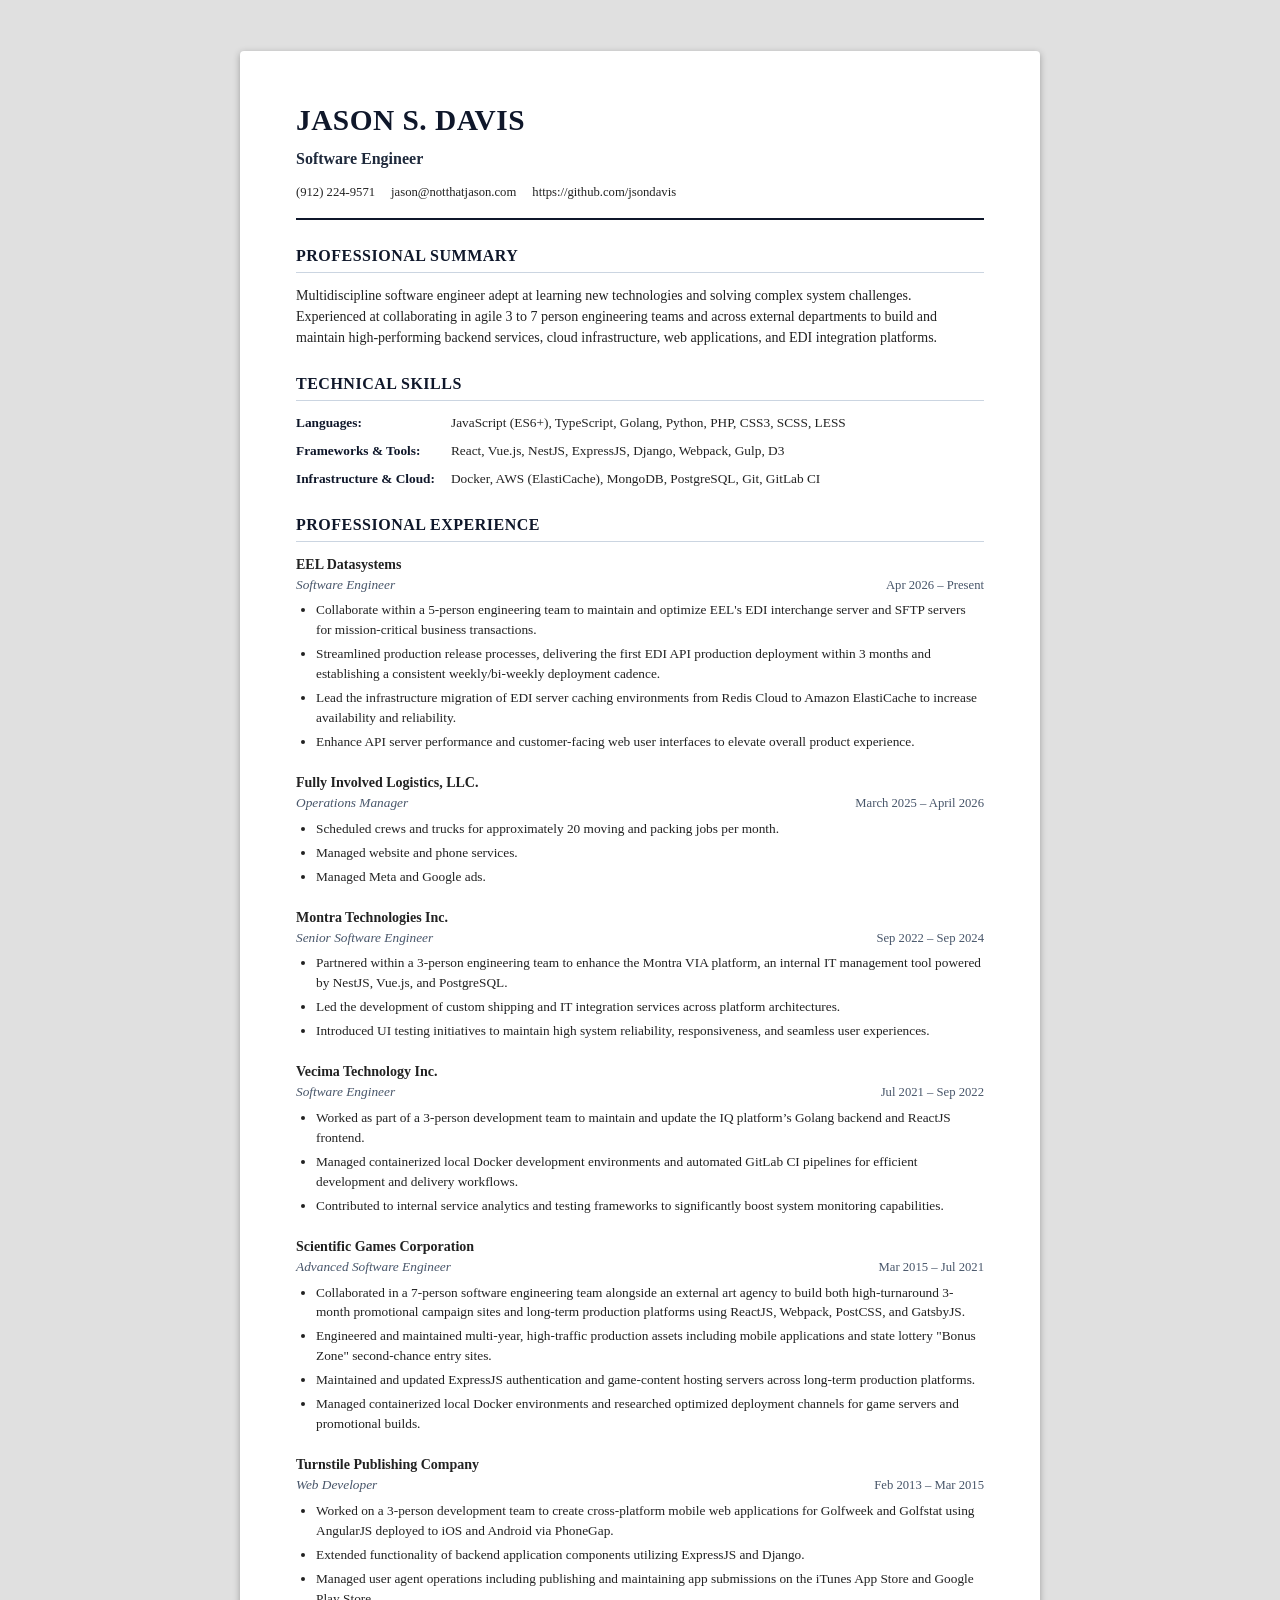
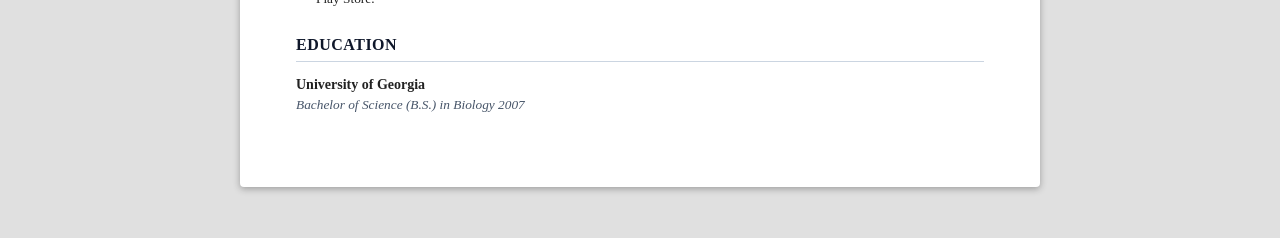
==== src/index.html @ ea1c3a49 "chore: move around scripts" ====
<!DOCTYPE html>
<html lang="en">
<head>
  <meta charset="UTF-8">
  <meta name="viewport" content="width=device-width, initial-scale=1.0">
  <title>Resume - Jason S. Davis</title>
  <style>
    *, *::before, *::after {
  box-sizing: border-box;
  margin: 0;
  padding: 0;
}

:root {
  --font-main: -apple-system, BlinkMacSystemFont, &#34;Segoe UI&#34;, Roboto, Helvetica, Arial, sans-serif;
  --text-color: #222222;
  --heading-color: #0f172a;
  --accent-color: #1e293b;
  --border-color: #cbd5e1;
  --bg-color: #ffffff;
  --line-height: 1.5;
}

body {
  font-family: var(--font-main);
  color: var(--text-color);
  background-color: #f8fafc;
  line-height: var(--line-height);
  font-size: 10.5pt;
  padding: 2rem 1rem;
}

.resume-container {
  max-width: 800px;
  margin: 0 auto;
  background-color: var(--bg-color);
  padding: 3rem 3.5rem;
  border-radius: 4px;
  box-shadow: 0 1px 3px rgba(0, 0, 0, 0.1);
}

header {
  border-bottom: 2px solid var(--heading-color);
  padding-bottom: 1rem;
  margin-bottom: 1.5rem;
}

header h1 {
  font-size: 22pt;
  color: var(--heading-color);
  text-transform: uppercase;
  letter-spacing: 0.5px;
  margin-bottom: 0.25rem;
}

header .job-title {
  font-size: 12pt;
  font-weight: 600;
  color: var(--accent-color);
  margin-bottom: 0.75rem;
}

.contact-info {
  display: flex;
  flex-wrap: wrap;
  gap: 0.5rem 1rem;
  font-size: 9.5pt;
}

.contact-info a {
  color: var(--text-color);
  text-decoration: none;
}

.contact-info a:hover {
  text-decoration: underline;
}

.contact-info span::after {
  content: &#34; • &#34;;
  margin-left: 1rem;
  color: var(--border-color);
}

.contact-info span:last-child::after {
  content: &#34;&#34;;
}

section {
  margin-bottom: 1.5rem;
}

h2 {
  font-size: 12pt;
  text-transform: uppercase;
  letter-spacing: 0.5px;
  color: var(--heading-color);
  border-bottom: 1px solid var(--border-color);
  padding-bottom: 0.25rem;
  margin-bottom: 0.75rem;
}

.summary p {
  margin-bottom: 0.5rem;
}

.entry {
  margin-bottom: 1.25rem;
}

.entry:last-child {
  margin-bottom: 0;
}

.entry-header {
  display: flex;
  justify-content: space-between;
  align-items: baseline;
  font-weight: bold;
  font-size: 10.5pt;
}

.entry-subheader {
  display: flex;
  justify-content: space-between;
  align-items: baseline;
  font-style: italic;
  color: #475569;
  font-size: 10pt;
  margin-bottom: 0.35rem;
}

.date-location {
  font-weight: normal;
  font-style: normal;
  font-size: 9.5pt;
  color: #475569;
  white-space: nowrap;
}

ul {
  list-style-type: disc;
  margin-left: 1.25rem;
}

li {
  margin-bottom: 0.25rem;
  font-size: 10pt;
}

.skills-grid {
  display: grid;
  grid-template-columns: auto 1fr;
  gap: 0.5rem 1rem;
  font-size: 10pt;
}

.skill-category {
  font-weight: bold;
  color: var(--heading-color);
}

@media print {
  body {
    background-color: #ffffff;
    padding: 0;
  }

  .resume-container {
    box-shadow: none;
    padding: 0;
    max-width: 100%;
  }

  a {
    text-decoration: none;
    color: inherit;
  }

  @page {
    margin: 0.6in 0.6in 0.6in 0.6in;
  }
}


    
@page { 
  margin: 0;
}

@media print {
  body { 
    margin: 0;
  }

  .resume-container {
    margin: 0;
    overflow: hidden;
    position: relative;
    box-sizing: border-box;
    page-break-after: always;
    width: 216mm;
    height: 279mm;
  }

  /** Padding area **/
  .resume-container.padding-10mm { padding: 10mm }
  .resume-container.padding-15mm { padding: 15mm }
  .resume-container.padding-20mm { padding: 20mm }
  .resume-container.padding-25mm { padding: 25mm }
}

/** For screen preview **/
@media screen {
  body { 
    background: #e0e0e0;
  }

  .resume-container {
    background: white;
    box-shadow: 0 .5mm 2mm rgba(0,0,0,.3);
    margin: 5mm auto;
  }
}

/** Fix for Chrome issue #273306 **/
@media print {
  body { 
    width: 216mm;
  }
}

  </style>
</head>
<body>
  <div class="resume-container">

    <header>
      <h1>Jason S. Davis</h1>
      <div class="job-title">Software Engineer</div>
      <div class="contact-info">
        <span>(912) 224-9571</span>
        <span><a href="mailto:jason@notthatjason.com">jason@notthatjason.com</a></span>
        <span><a href="https://github.com/jsondavis">https://github.com/jsondavis</a></span>
      </div>
    </header>

    <main>
      
      <section class="summary">
        <h2>Professional Summary</h2>
        <p>Multidiscipline software engineer adept at learning new technologies and solving complex system challenges. Experienced at collaborating in agile 3 to 7 person engineering teams and across external departments to build and maintain high-performing backend services, cloud infrastructure, web applications, and EDI integration platforms.
</p>
      </section>
      

      
      <section class="skills">
        <h2>Technical Skills</h2>
        <div class="skills-grid">
          
          <div class="skill-category">Languages:</div>
          <div>JavaScript (ES6+), TypeScript, Golang, Python, PHP, CSS3, SCSS, LESS</div>
          
          <div class="skill-category">Frameworks &amp; Tools:</div>
          <div>React, Vue.js, NestJS, ExpressJS, Django, Webpack, Gulp, D3</div>
          
          <div class="skill-category">Infrastructure &amp; Cloud:</div>
          <div>Docker, AWS (ElastiCache), MongoDB, PostgreSQL, Git, GitLab CI</div>
          
        </div>
      </section>
      

      
      <section class="experience">
        <h2>Professional Experience</h2>

        
        <article class="entry">
          <div class="entry-header">
            <span>EEL Datasystems</span>
          </div>
          <div class="entry-subheader">
            <span>Software Engineer</span>
            <span class="date-location">Apr 2026 – Present</span>
          </div>
          <ul>
            
            <li>Collaborate within a 5-person engineering team to maintain and optimize EEL&#39;s EDI interchange server and SFTP servers for mission-critical business transactions.</li>
            
            <li>Streamlined production release processes, delivering the first EDI API production deployment within 3 months and establishing a consistent weekly/bi-weekly deployment cadence.</li>
            
            <li>Lead the infrastructure migration of EDI server caching environments from Redis Cloud to Amazon ElastiCache to increase availability and reliability.</li>
            
            <li>Enhance API server performance and customer-facing web user interfaces to elevate overall product experience.</li>
            
          </ul>
        </article>
        
        <article class="entry">
          <div class="entry-header">
            <span>Fully Involved Logistics, LLC.</span>
          </div>
          <div class="entry-subheader">
            <span>Operations Manager</span>
            <span class="date-location">March 2025 – April 2026</span>
          </div>
          <ul>
            
            <li>Scheduled crews and trucks for approximately 20 moving and packing jobs per month.</li>
            
            <li>Managed website and phone services.</li>
            
            <li>Managed Meta and Google ads.</li>
            
          </ul>
        </article>
        
        <article class="entry">
          <div class="entry-header">
            <span>Montra Technologies Inc.</span>
          </div>
          <div class="entry-subheader">
            <span>Senior Software Engineer</span>
            <span class="date-location">Sep 2022 – Sep 2024</span>
          </div>
          <ul>
            
            <li>Partnered within a 3-person engineering team to enhance the Montra VIA platform, an internal IT management tool powered by NestJS, Vue.js, and PostgreSQL.</li>
            
            <li>Led the development of custom shipping and IT integration services across platform architectures.</li>
            
            <li>Introduced UI testing initiatives to maintain high system reliability, responsiveness, and seamless user experiences.</li>
            
          </ul>
        </article>
        
        <article class="entry">
          <div class="entry-header">
            <span>Vecima Technology Inc.</span>
          </div>
          <div class="entry-subheader">
            <span>Software Engineer</span>
            <span class="date-location">Jul 2021 – Sep 2022</span>
          </div>
          <ul>
            
            <li>Worked as part of a 3-person development team to maintain and update the IQ platform’s Golang backend and ReactJS frontend.</li>
            
            <li>Managed containerized local Docker development environments and automated GitLab CI pipelines for efficient development and delivery workflows.</li>
            
            <li>Contributed to internal service analytics and testing frameworks to significantly boost system monitoring capabilities.</li>
            
          </ul>
        </article>
        
        <article class="entry">
          <div class="entry-header">
            <span>Scientific Games Corporation</span>
          </div>
          <div class="entry-subheader">
            <span>Advanced Software Engineer</span>
            <span class="date-location">Mar 2015 – Jul 2021</span>
          </div>
          <ul>
            
            <li>Collaborated in a 7-person software engineering team alongside an external art agency to build both high-turnaround 3-month promotional campaign sites and long-term production platforms using ReactJS, Webpack, PostCSS, and GatsbyJS.</li>
            
            <li>Engineered and maintained multi-year, high-traffic production assets including mobile applications and state lottery &#34;Bonus Zone&#34; second-chance entry sites.</li>
            
            <li>Maintained and updated ExpressJS authentication and game-content hosting servers across long-term production platforms.</li>
            
            <li>Managed containerized local Docker environments and researched optimized deployment channels for game servers and promotional builds.</li>
            
          </ul>
        </article>
        
        <article class="entry">
          <div class="entry-header">
            <span>Turnstile Publishing Company</span>
          </div>
          <div class="entry-subheader">
            <span>Web Developer</span>
            <span class="date-location">Feb 2013 – Mar 2015</span>
          </div>
          <ul>
            
            <li>Worked on a 3-person development team to create cross-platform mobile web applications for Golfweek and Golfstat using AngularJS deployed to iOS and Android via PhoneGap.</li>
            
            <li>Extended functionality of backend application components utilizing ExpressJS and Django.</li>
            
            <li>Managed user agent operations including publishing and maintaining app submissions on the iTunes App Store and Google Play Store.</li>
            
          </ul>
        </article>
        
      </section>
      

      
      <section class="education">
        <h2>Education</h2>

          
        <article class="entry">
          <div class="entry-header">
            <span>University of Georgia</span>
          </div>
          <div class="entry-subheader">
            <span>Bachelor of Science (B.S.) in Biology 2007</span>
          </div>
        </article>
        
      </section>
      
    </main>
  </div>
</body>
</html>
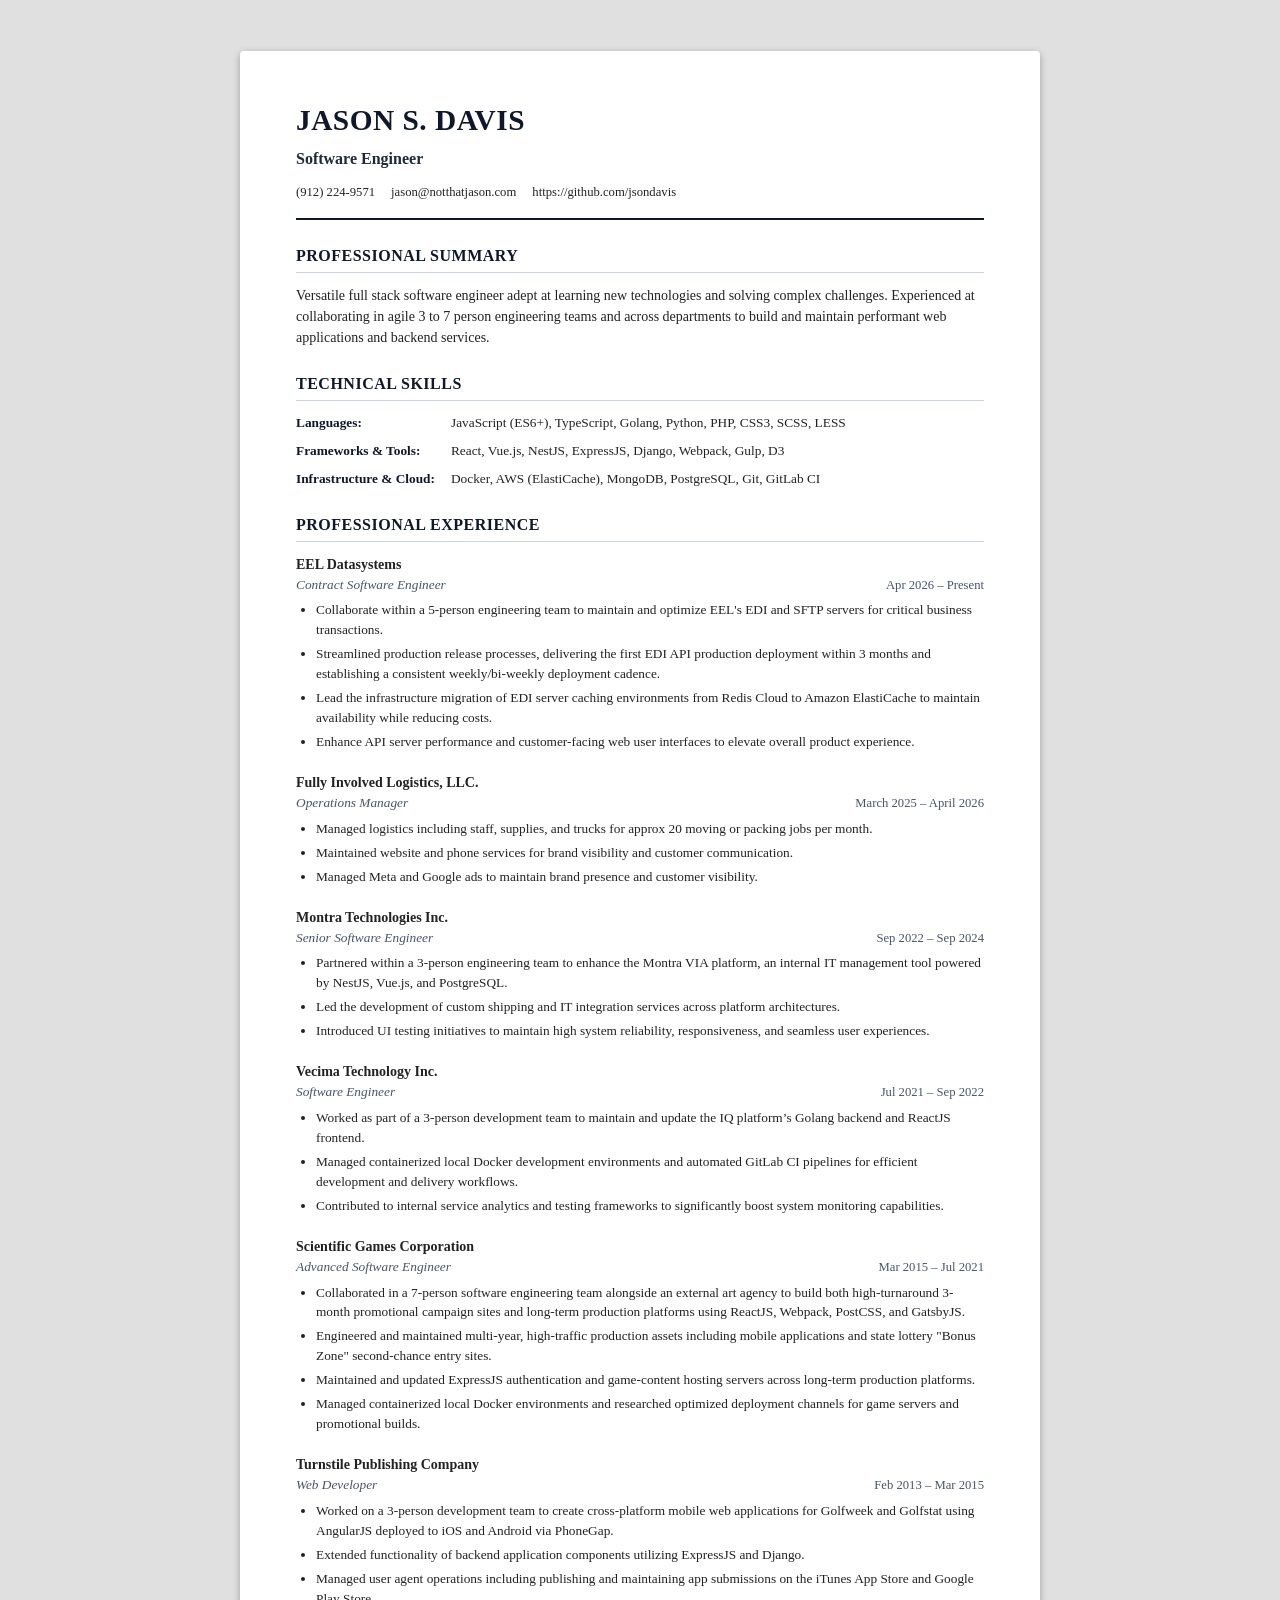
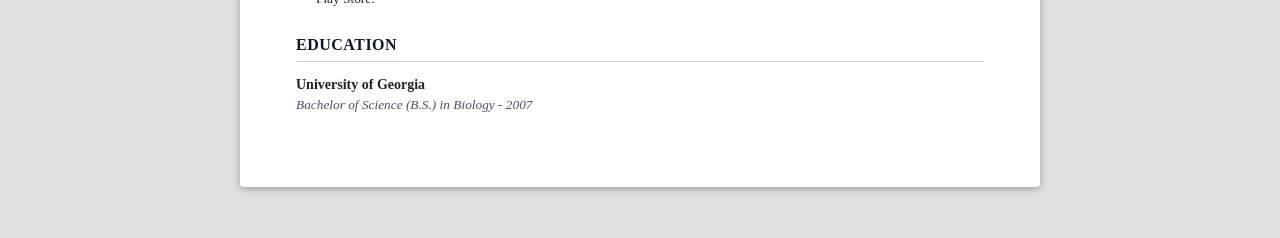
==== commit a0febbd1: "chore: build and create pdf" ====
--- a/src/index.html
+++ b/src/index.html
@@ -190,17 +190,46 @@
 
 @media print {
   body { 
+    line-height: 1.1rem;
     margin: 0;
+    padding: 5mm;
   }
 
   .resume-container {
     margin: 0;
-    overflow: hidden;
+    /**
+     * overflow: hidden; 
+     * page-break-after: always; 
+     **/
     position: relative;
     box-sizing: border-box;
-    page-break-after: always;
     width: 216mm;
     height: 279mm;
+  }
+
+  header {
+    padding-bottom: .75rem;
+    margin-bottom: 1.1rem;
+  }
+
+  .job-title {
+    padding-top: .25rem;
+  }
+
+  section {
+    margin-bottom: 1.1rem;
+  }
+
+  .skills-grid {
+    gap: .2rem 1rem;
+  }
+
+  .entry {
+    break-inside: avoid;
+  }
+
+  .entry:nth-last-child(2) {
+    padding-top: 5mm;
   }
 
   /** Padding area **/
@@ -249,7 +278,7 @@
       
       <section class="summary">
         <h2>Professional Summary</h2>
-        <p>Multidiscipline software engineer adept at learning new technologies and solving complex system challenges. Experienced at collaborating in agile 3 to 7 person engineering teams and across external departments to build and maintain high-performing backend services, cloud infrastructure, web applications, and EDI integration platforms.
+        <p>Versatile full stack software engineer adept at learning new technologies and solving complex challenges. Experienced at collaborating in agile 3 to 7 person engineering teams and across departments to build and maintain performant web applications and backend services.
 </p>
       </section>
       
@@ -282,16 +311,16 @@
             <span>EEL Datasystems</span>
           </div>
           <div class="entry-subheader">
-            <span>Software Engineer</span>
+            <span>Contract Software Engineer</span>
             <span class="date-location">Apr 2026 – Present</span>
           </div>
           <ul>
             
-            <li>Collaborate within a 5-person engineering team to maintain and optimize EEL&#39;s EDI interchange server and SFTP servers for mission-critical business transactions.</li>
+            <li>Collaborate within a 5-person engineering team to maintain and optimize EEL&#39;s EDI and SFTP servers for critical business transactions.</li>
             
             <li>Streamlined production release processes, delivering the first EDI API production deployment within 3 months and establishing a consistent weekly/bi-weekly deployment cadence.</li>
             
-            <li>Lead the infrastructure migration of EDI server caching environments from Redis Cloud to Amazon ElastiCache to increase availability and reliability.</li>
+            <li>Lead the infrastructure migration of EDI server caching environments from Redis Cloud to Amazon ElastiCache to maintain availability while reducing costs.</li>
             
             <li>Enhance API server performance and customer-facing web user interfaces to elevate overall product experience.</li>
             
@@ -308,11 +337,11 @@
           </div>
           <ul>
             
-            <li>Scheduled crews and trucks for approximately 20 moving and packing jobs per month.</li>
-            
-            <li>Managed website and phone services.</li>
-            
-            <li>Managed Meta and Google ads.</li>
+            <li>Managed logistics including staff, supplies, and trucks for approx 20 moving or packing jobs per month.</li>
+            
+            <li>Maintained website and phone services for brand visibility and customer communication.</li>
+            
+            <li>Managed Meta and Google ads to maintain brand presence and customer visibility.</li>
             
           </ul>
         </article>
@@ -408,7 +437,7 @@
             <span>University of Georgia</span>
           </div>
           <div class="entry-subheader">
-            <span>Bachelor of Science (B.S.) in Biology 2007</span>
+            <span>Bachelor of Science (B.S.) in Biology - 2007</span>
           </div>
         </article>
         
